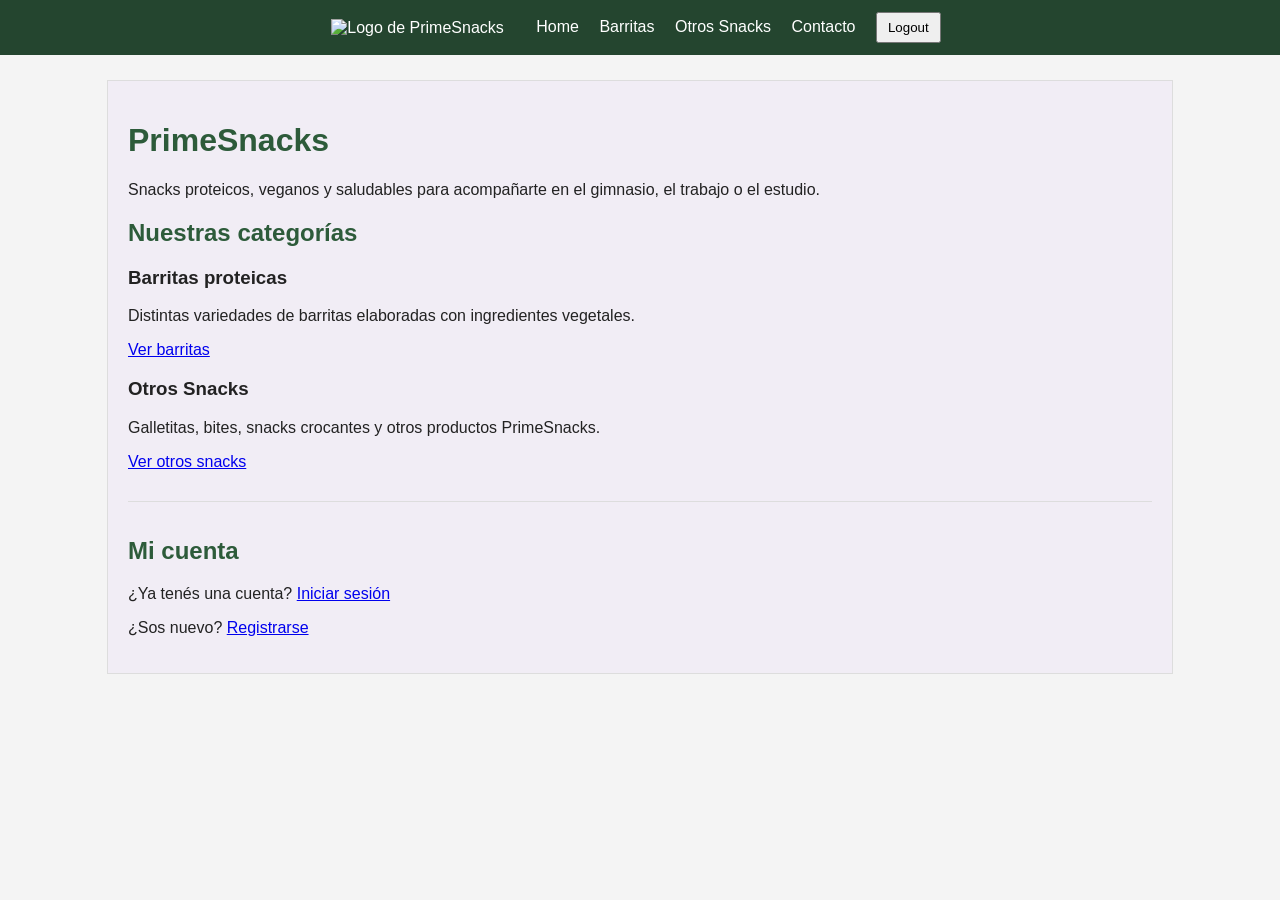
==== index.html @ fd6e2fc5 "Primera entrega" ====
<!DOCTYPE html>
<html lang="es">

<head>
    <meta charset="UTF-8">
    <meta name="viewport" content="width=device-width, initial-scale=1.0">

    <title>PrimeSnacks</title>

    <link rel="stylesheet" href="./styles/styles.css">
</head>

<body>

    <header>

        <nav>

            <a href="./index.html">
                <img src="./img/logo.png"
                     alt="Logo de PrimeSnacks"
                     width="70">
            </a>

            <ul>
                <li><a href="./index.html">Home</a></li>

                <li>
                    <a href="./pages/barritas.html">Barritas</a>
                </li>

                <li>
                    <a href="./pages/snacks.html">Otros Snacks</a>
                </li>

                <li>
                    <a href="./pages/contacto.html">Contacto</a>
                </li>

                <li>
                    <button type="button">Logout</button>
                </li>
            </ul>

        </nav>

    </header>

    <main>

        <h1>PrimeSnacks</h1>

        <p>
            Snacks proteicos, veganos y saludables para acompañarte
            en el gimnasio, el trabajo o el estudio.
        </p>

        <section>

            <h2>Nuestras categorías</h2>

            <article>
                <h3>Barritas proteicas</h3>

                <p>
                    Distintas variedades de barritas elaboradas con
                    ingredientes vegetales.
                </p>

                <a href="./pages/barritas.html">
                    Ver barritas
                </a>
            </article>


            <article>
                <h3>Otros Snacks</h3>

                <p>
                    Galletitas, bites, snacks crocantes y otros
                    productos PrimeSnacks.
                </p>

                <a href="./pages/snacks.html">
                    Ver otros snacks
                </a>
            </article>

        </section>

        <section class="cuenta">

            <h2>Mi cuenta</h2>

            <p>
                ¿Ya tenés una cuenta?
                <a href="./pages/login.html">Iniciar sesión</a>
            </p>

            <p>
                ¿Sos nuevo?
                <a href="./pages/registro.html">Registrarse</a>
            </p>

        </section>

    </main>

</body>

</html>
---- styles/styles.css ----
body {
    margin: 0;
    font-family: Arial, Helvetica, sans-serif;
    background-color: #f4f4f4;
    color: #222222;
}

header {
    background-color: #24452f;
    padding: 12px;
}

nav {
    text-align: center;
}

nav img {
    vertical-align: middle;
    margin-right: 20px;
}

nav ul {
    display: inline;
    padding: 0;
}

nav li {
    display: inline;
    margin: 0 8px;
}

nav a {
    color: white;
    text-decoration: none;
}

nav a:hover {
    text-decoration: underline;
}

nav button {
    padding: 6px 10px;
}

main {
    width: 80%;
    margin: 25px auto;
    padding: 20px;
    background-color: rgb(241, 237, 245);
    border: 1px solid #dddddd;
}

h1,
h2 {
    color: #2d5b3a;
}

.cuenta {
    margin-top: 30px;
    padding-top: 15px;
    border-top: 1px solid #dddddd;
}

form {
    width: 320px;
    margin: 20px auto;
}

label {
    display: block;
    margin-top: 10px;
}

input {
    width: 95%;
    padding: 8px;
    margin-top: 4px;
}

form button {
    margin-top: 15px;
    padding: 8px 12px;
}

table {
    width: 100%;
}

th,
td {
    padding: 8px;
    border: 1px solid #8400ff;
    text-align: left;
}

.nota {
    font-style: italic;
}
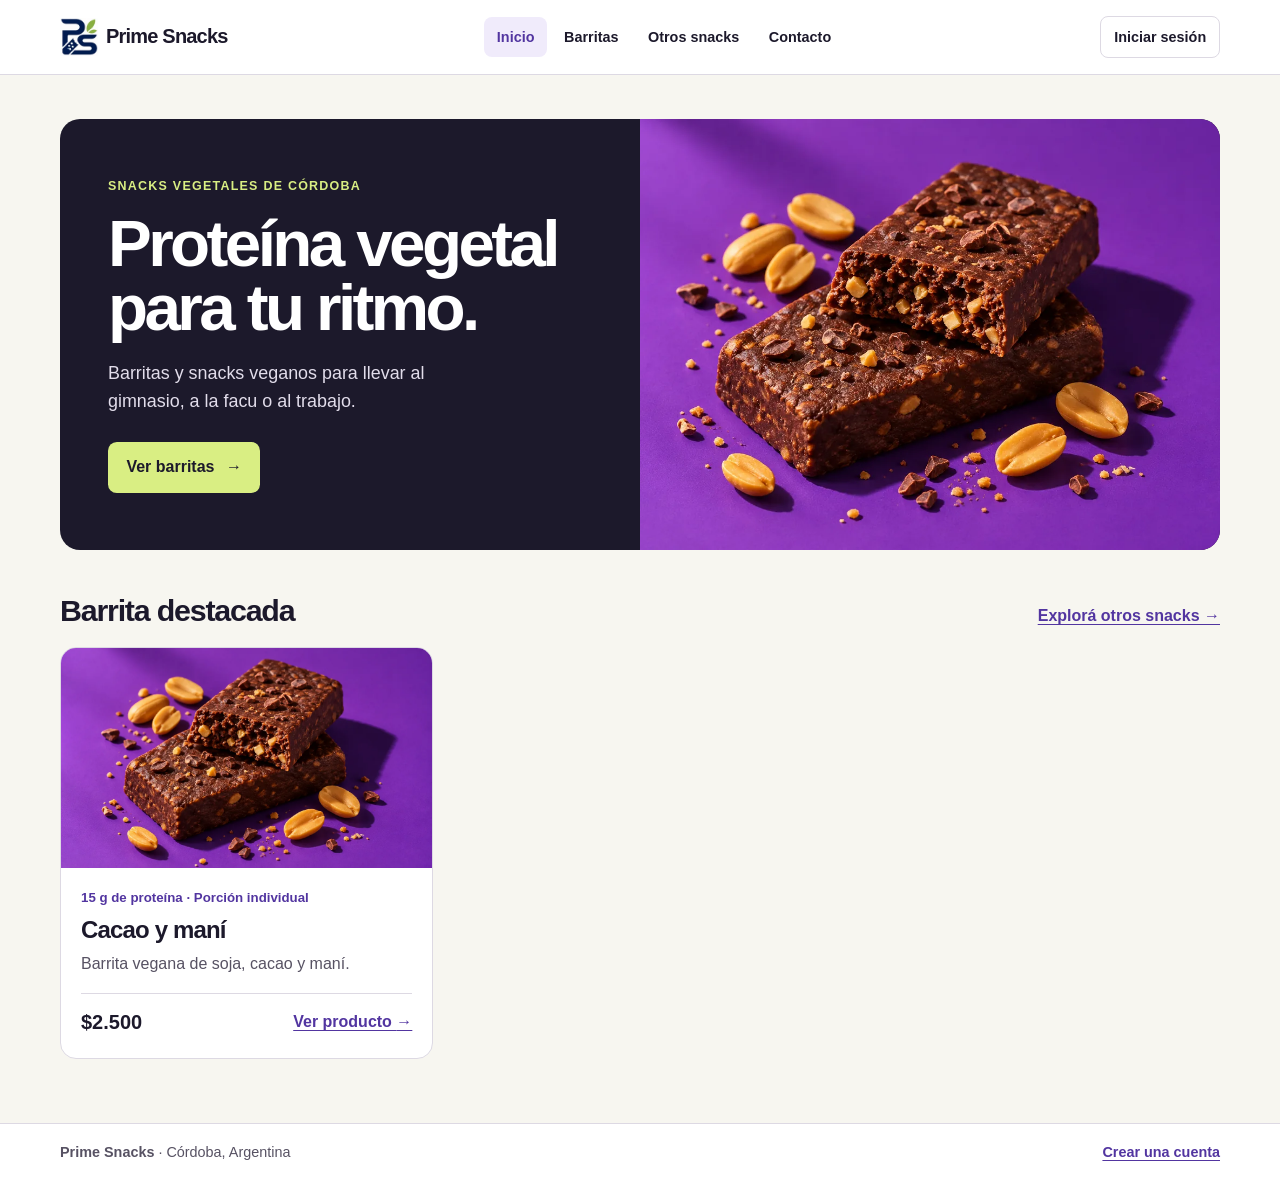
==== commit 307183a1: "Entrega M2: estilos de Prime Snacks y corrección de navegación" ====
--- a/index.html
+++ b/index.html
@@ -1,111 +1,69 @@
 <!DOCTYPE html>
 <html lang="es">
-
 <head>
     <meta charset="UTF-8">
     <meta name="viewport" content="width=device-width, initial-scale=1.0">
-
-    <title>PrimeSnacks</title>
-
+    <meta name="description" content="Prime Snacks, barritas y snacks de proteína vegetal hechos en Córdoba.">
+    <title>Prime Snacks | Snacks de proteína vegetal</title>
     <link rel="stylesheet" href="./styles/styles.css">
 </head>
-
 <body>
-
-    <header>
-
-        <nav>
-
-            <a href="./index.html">
-                <img src="./img/logo.png"
-                     alt="Logo de PrimeSnacks"
-                     width="70">
+    <header class="encabezado">
+        <nav class="contenedor navbar" aria-label="Navegación principal">
+            <a class="marca" href="./index.html">
+                <img src="./img/marca.webp" alt="" width="38" height="38">
+                Prime Snacks
             </a>
-
-            <ul>
-                <li><a href="./index.html">Home</a></li>
-
-                <li>
-                    <a href="./pages/barritas.html">Barritas</a>
-                </li>
-
-                <li>
-                    <a href="./pages/snacks.html">Otros Snacks</a>
-                </li>
-
-                <li>
-                    <a href="./pages/contacto.html">Contacto</a>
-                </li>
-
-                <li>
-                    <button type="button">Logout</button>
-                </li>
+            <ul class="nav-enlaces">
+                <li><a href="./index.html" aria-current="page">Inicio</a></li>
+                <li><a href="./pages/barritas.html">Barritas</a></li>
+                <li><a href="./pages/snacks.html">Otros snacks</a></li>
+                <li><a href="./pages/contacto.html">Contacto</a></li>
             </ul>
-
+            <a class="nav-cuenta" href="./pages/login.html">Iniciar sesión</a>
         </nav>
-
     </header>
 
-    <main>
-
-        <h1>PrimeSnacks</h1>
-
-        <p>
-            Snacks proteicos, veganos y saludables para acompañarte
-            en el gimnasio, el trabajo o el estudio.
-        </p>
-
-        <section>
-
-            <h2>Nuestras categorías</h2>
-
-            <article>
-                <h3>Barritas proteicas</h3>
-
-                <p>
-                    Distintas variedades de barritas elaboradas con
-                    ingredientes vegetales.
-                </p>
-
-                <a href="./pages/barritas.html">
-                    Ver barritas
-                </a>
-            </article>
-
-
-            <article>
-                <h3>Otros Snacks</h3>
-
-                <p>
-                    Galletitas, bites, snacks crocantes y otros
-                    productos PrimeSnacks.
-                </p>
-
-                <a href="./pages/snacks.html">
-                    Ver otros snacks
-                </a>
-            </article>
-
+    <main class="contenedor pagina">
+        <section class="portada">
+            <div class="portada-texto">
+                <p class="etiqueta">Snacks vegetales de Córdoba</p>
+                <h1>Proteína vegetal para tu ritmo.</h1>
+                <p>Barritas y snacks veganos para llevar al gimnasio, a la facu o al trabajo.</p>
+                <a class="boton boton-lima" href="./pages/barritas.html">Ver barritas <span aria-hidden="true">→</span></a>
+            </div>
+            <img src="./img/cacao-mani.webp" alt="Barritas de cacao y maní sobre un fondo violeta"
+                width="1200" height="800">
         </section>
 
-        <section class="cuenta">
-
-            <h2>Mi cuenta</h2>
-
-            <p>
-                ¿Ya tenés una cuenta?
-                <a href="./pages/login.html">Iniciar sesión</a>
-            </p>
-
-            <p>
-                ¿Sos nuevo?
-                <a href="./pages/registro.html">Registrarse</a>
-            </p>
-
+        <section class="seccion">
+            <div class="cabecera-seccion">
+                <h2>Barrita destacada</h2>
+                <a href="./pages/snacks.html">Explorá otros snacks <span aria-hidden="true">→</span></a>
+            </div>
+            <div class="grilla-productos">
+                <article class="producto">
+                    <img src="./img/cacao-mani.webp" alt="Barritas de cacao con trozos de maní"
+                        width="1200" height="800" loading="lazy">
+                    <div class="producto-cuerpo">
+                        <p class="producto-dato">15 g de proteína · Porción individual</p>
+                        <h3>Cacao y maní</h3>
+                        <p>Barrita vegana de soja, cacao y maní.</p>
+                        <div class="producto-pie">
+                            <strong class="precio">$2.500</strong>
+                            <a href="./pages/barritas.html#cacao-mani">Ver producto <span aria-hidden="true">→</span></a>
+                        </div>
+                    </div>
+                </article>
+            </div>
         </section>
-
     </main>
 
+    <footer class="pie">
+        <div class="contenedor pie-contenido">
+            <p><strong>Prime Snacks</strong> · Córdoba, Argentina</p>
+            <a href="./pages/registro.html">Crear una cuenta</a>
+        </div>
+    </footer>
 </body>
-
-</html>+</html>
--- a/styles/styles.css
+++ b/styles/styles.css
@@ -1,98 +1,514 @@
+:root {
+    --fondo: #f7f6f0;
+    --superficie: #fff;
+    --tinta: #1c192b;
+    --texto-suave: #575263;
+    --borde: #ddd9e3;
+    --violeta: #5235a0;
+    --violeta-claro: #f0ebfb;
+    --lima: #d9ee83;
+}
+
+* {
+    box-sizing: border-box;
+}
+
 body {
+    display: flex;
+    flex-direction: column;
+    min-height: 100vh;
     margin: 0;
+    background: var(--fondo);
+    color: var(--tinta);
     font-family: Arial, Helvetica, sans-serif;
-    background-color: #f4f4f4;
-    color: #222222;
-}
-
-header {
-    background-color: #24452f;
-    padding: 12px;
-}
-
-nav {
-    text-align: center;
-}
-
-nav img {
-    vertical-align: middle;
-    margin-right: 20px;
-}
-
-nav ul {
-    display: inline;
+    line-height: 1.55;
+}
+
+h1,
+h2,
+h3,
+p {
+    margin: 0;
+}
+
+h1,
+h2,
+h3 {
+    line-height: 1.1;
+}
+
+h1 {
+    font-size: 3.3rem;
+    letter-spacing: -0.055em;
+}
+
+h2 {
+    font-size: 1.9rem;
+    letter-spacing: -0.04em;
+}
+
+h3 {
+    font-size: 1.5rem;
+    letter-spacing: -0.035em;
+}
+
+a {
+    color: var(--violeta);
+    font-weight: bold;
+    text-underline-offset: 0.2em;
+}
+
+a:hover {
+    text-decoration-thickness: 2px;
+}
+
+:focus-visible {
+    outline: 3px solid #8a61db;
+    outline-offset: 3px;
+}
+
+.contenedor {
+    width: calc(100% - 3rem);
+    max-width: 1160px;
+    margin: 0 auto;
+}
+
+/* Encabezado y navegación */
+.encabezado {
+    background: var(--superficie);
+    border-bottom: 1px solid var(--borde);
+}
+
+.navbar,
+.nav-enlaces,
+.marca {
+    display: flex;
+    align-items: center;
+}
+
+.navbar {
+    justify-content: space-between;
+    gap: 1rem;
+    padding: 1rem 0;
+}
+
+.marca {
+    gap: 0.5rem;
+    color: var(--tinta);
+    font-size: 1.25rem;
+    letter-spacing: -0.04em;
+    text-decoration: none;
+    white-space: nowrap;
+}
+
+.nav-enlaces {
+    flex-wrap: wrap;
+    justify-content: center;
+    gap: 0.25rem;
     padding: 0;
-}
-
-nav li {
-    display: inline;
-    margin: 0 8px;
-}
-
-nav a {
-    color: white;
+    margin: 0;
+    list-style: none;
+}
+
+.nav-enlaces a,
+.nav-cuenta {
+    display: block;
+    border-radius: 0.5rem;
+    padding: 0.55rem 0.8rem;
+    color: var(--tinta);
+    font-size: 0.9rem;
     text-decoration: none;
 }
 
-nav a:hover {
-    text-decoration: underline;
-}
-
-nav button {
-    padding: 6px 10px;
-}
-
-main {
-    width: 80%;
-    margin: 25px auto;
-    padding: 20px;
-    background-color: rgb(241, 237, 245);
-    border: 1px solid #dddddd;
-}
-
-h1,
-h2 {
-    color: #2d5b3a;
+.nav-enlaces a:hover,
+.nav-enlaces a[aria-current="page"] {
+    background: var(--violeta-claro);
+    color: var(--violeta);
+}
+
+.nav-cuenta {
+    border: 1px solid var(--borde);
+    white-space: nowrap;
+}
+
+.nav-cuenta:hover,
+.nav-cuenta[aria-current="page"] {
+    border-color: var(--violeta);
+    color: var(--violeta);
+}
+
+.pagina {
+    flex: 1;
+    padding: 2.75rem 0 4rem;
+}
+
+.bajada {
+    margin-top: 0.8rem;
+    color: var(--texto-suave);
+    font-size: 1.1rem;
+}
+
+/* Portada y botones */
+.portada {
+    display: grid;
+    grid-template-columns: 1fr 1fr;
+    overflow: hidden;
+    border-radius: 1.25rem;
+    background: var(--tinta);
+    color: var(--superficie);
+}
+
+.portada-texto {
+    padding: 3.6rem 3rem;
+}
+
+.etiqueta {
+    margin-bottom: 1rem;
+    color: var(--lima);
+    font-size: 0.78rem;
+    font-weight: bold;
+    letter-spacing: 0.1em;
+    text-transform: uppercase;
+}
+
+.portada h1 {
+    max-width: 9em;
+    font-size: 4.1rem;
+    line-height: 0.98;
+}
+
+.portada h1 + p {
+    max-width: 34ch;
+    margin: 1.25rem 0 1.65rem;
+    color: #e2ddeb;
+    font-size: 1.12rem;
+}
+
+.portada img,
+.producto img {
+    display: block;
+    width: 100%;
+    object-fit: cover;
+}
+
+.portada img {
+    height: 100%;
+    min-height: 0;
+}
+
+.boton {
+    display: inline-block;
+    border: 0;
+    border-radius: 0.55rem;
+    padding: 0.8rem 1.15rem;
+    font: inherit;
+    font-weight: bold;
+    text-decoration: none;
+    cursor: pointer;
+}
+
+.boton-lima {
+    background: var(--lima);
+    color: var(--tinta);
+}
+
+.boton-lima:hover {
+    background: #ecf7bd;
+}
+
+.boton-lima span {
+    margin-left: 0.45rem;
+}
+
+.boton-violeta {
+    background: var(--violeta);
+    color: var(--superficie);
+}
+
+.boton-violeta:hover {
+    background: #402882;
+}
+
+/* Catálogo */
+.seccion {
+    margin-top: 2.75rem;
+}
+
+.cabecera-seccion {
+    display: flex;
+    align-items: baseline;
+    justify-content: space-between;
+    flex-wrap: wrap;
+    gap: 0.5rem 1rem;
+}
+
+.grilla-productos {
+    display: grid;
+    grid-template-columns: repeat(3, 1fr);
+    gap: 1.25rem;
+    margin-top: 1.1rem;
+}
+
+.producto,
+.panel {
+    border: 1px solid var(--borde);
+    border-radius: 1rem;
+    background: var(--superficie);
+}
+
+.producto {
+    overflow: hidden;
+}
+
+.producto img {
+    height: 220px;
+}
+
+.producto-cuerpo {
+    display: grid;
+    gap: 0.55rem;
+    padding: 1.25rem;
+}
+
+.producto-dato {
+    color: var(--violeta);
+    font-size: 0.83rem;
+    font-weight: bold;
+}
+
+.producto h3 + p {
+    color: var(--texto-suave);
+}
+
+.producto-pie {
+    display: flex;
+    flex-wrap: wrap;
+    align-items: center;
+    justify-content: space-between;
+    gap: 0.35rem 1rem;
+    border-top: 1px solid var(--borde);
+    padding-top: 0.8rem;
+    margin-top: 0.45rem;
+}
+
+.precio {
+    font-size: 1.25rem;
+}
+
+.catalogo-vacio {
+    grid-column: 1 / -1;
+    padding: 1.5rem;
+    border: 1px dashed #b5adc3;
+    border-radius: 1rem;
+    background: var(--superficie);
+}
+
+.catalogo-vacio p {
+    margin-bottom: 0.5rem;
+}
+
+.variedades {
+    max-width: 46rem;
+}
+
+table {
+    width: 100%;
+    border-collapse: collapse;
+    margin-top: 1rem;
+    background: var(--superficie);
+}
+
+th,
+td {
+    padding: 0.65rem 0.75rem;
+    border-bottom: 1px solid var(--borde);
+    text-align: left;
+}
+
+thead {
+    background: var(--violeta-claro);
+}
+
+/* Formularios y contacto */
+.panel {
+    padding: 2rem;
 }
 
 .cuenta {
-    margin-top: 30px;
-    padding-top: 15px;
-    border-top: 1px solid #dddddd;
+    width: 100%;
+    max-width: 34rem;
+    margin: 0 auto;
+}
+
+.cuenta h1 {
+    font-size: 2.5rem;
+}
+
+.nota,
+.contacto h2 + p {
+    margin-top: 0.55rem;
+    color: var(--texto-suave);
 }
 
 form {
-    width: 320px;
-    margin: 20px auto;
+    display: grid;
+    gap: 1rem;
+    margin-top: 1.5rem;
+}
+
+.campos-nombre {
+    display: grid;
+    grid-template-columns: 1fr 1fr;
+    gap: 0.8rem;
 }
 
 label {
     display: block;
-    margin-top: 10px;
+    margin-bottom: 0.25rem;
+    font-size: 0.93rem;
+    font-weight: bold;
 }
 
 input {
-    width: 95%;
-    padding: 8px;
-    margin-top: 4px;
-}
-
-form button {
-    margin-top: 15px;
-    padding: 8px 12px;
-}
-
-table {
     width: 100%;
-}
-
-th,
-td {
-    padding: 8px;
-    border: 1px solid #8400ff;
-    text-align: left;
-}
-
-.nota {
-    font-style: italic;
-}+    min-width: 0;
+    min-height: 44px;
+    border: 1px solid #aba4b7;
+    border-radius: 0.5rem;
+    padding: 0.6rem 0.75rem;
+    background: var(--superficie);
+    color: var(--tinta);
+    font: inherit;
+}
+
+.formulario-validado {
+    display: none;
+    padding: 0.75rem 1rem;
+    border-radius: 0.5rem;
+    background: var(--violeta-claro);
+}
+
+.formulario-validado:target {
+    display: block;
+}
+
+.cuenta-alternativa {
+    margin-top: 1.25rem;
+}
+
+.contacto {
+    max-width: 46rem;
+}
+
+.contacto-datos {
+    display: grid;
+    grid-template-columns: 1fr 1fr;
+    gap: 1rem 1.5rem;
+    margin: 1.25rem 0 0;
+}
+
+.contacto-datos dt {
+    font-weight: bold;
+}
+
+.contacto-datos dd {
+    margin: 0;
+    overflow-wrap: anywhere;
+    color: var(--texto-suave);
+}
+
+/* Pie de página */
+.pie {
+    border-top: 1px solid var(--borde);
+    background: var(--superficie);
+    color: var(--texto-suave);
+}
+
+.pie-contenido {
+    display: flex;
+    justify-content: space-between;
+    flex-wrap: wrap;
+    gap: 0.5rem 1rem;
+    padding: 1.1rem 0;
+    font-size: 0.9rem;
+}
+
+@media (max-width: 900px) {
+    .portada-texto {
+        padding: 2.5rem 2rem;
+    }
+
+    .portada h1 {
+        font-size: 3.2rem;
+    }
+
+    .grilla-productos {
+        grid-template-columns: repeat(2, 1fr);
+    }
+}
+
+@media (max-width: 680px) {
+    .contenedor {
+        width: calc(100% - 2rem);
+    }
+
+    .navbar {
+        flex-wrap: wrap;
+        gap: 0.65rem 0.25rem;
+        padding: 0.75rem 0;
+    }
+
+    .nav-enlaces {
+        justify-content: flex-start;
+        width: 100%;
+        order: 1;
+    }
+
+    .nav-enlaces a,
+    .nav-cuenta {
+        padding: 0.45rem 0.55rem;
+    }
+
+    .pagina {
+        padding: 1.65rem 0 2.5rem;
+    }
+
+    h1,
+    .portada h1 {
+        font-size: 2.65rem;
+    }
+
+    .portada,
+    .grilla-productos,
+    .contacto-datos {
+        grid-template-columns: 1fr;
+    }
+
+    .portada-texto {
+        padding: 2rem 1.5rem;
+    }
+
+    .portada img {
+        height: 235px;
+    }
+
+    .seccion {
+        margin-top: 2rem;
+    }
+
+    .panel {
+        padding: 1.35rem;
+    }
+
+    th,
+    td {
+        padding: 0.55rem;
+        font-size: 0.9rem;
+    }
+}
+
+@media (max-width: 380px) {
+    .campos-nombre {
+        grid-template-columns: 1fr;
+    }
+}
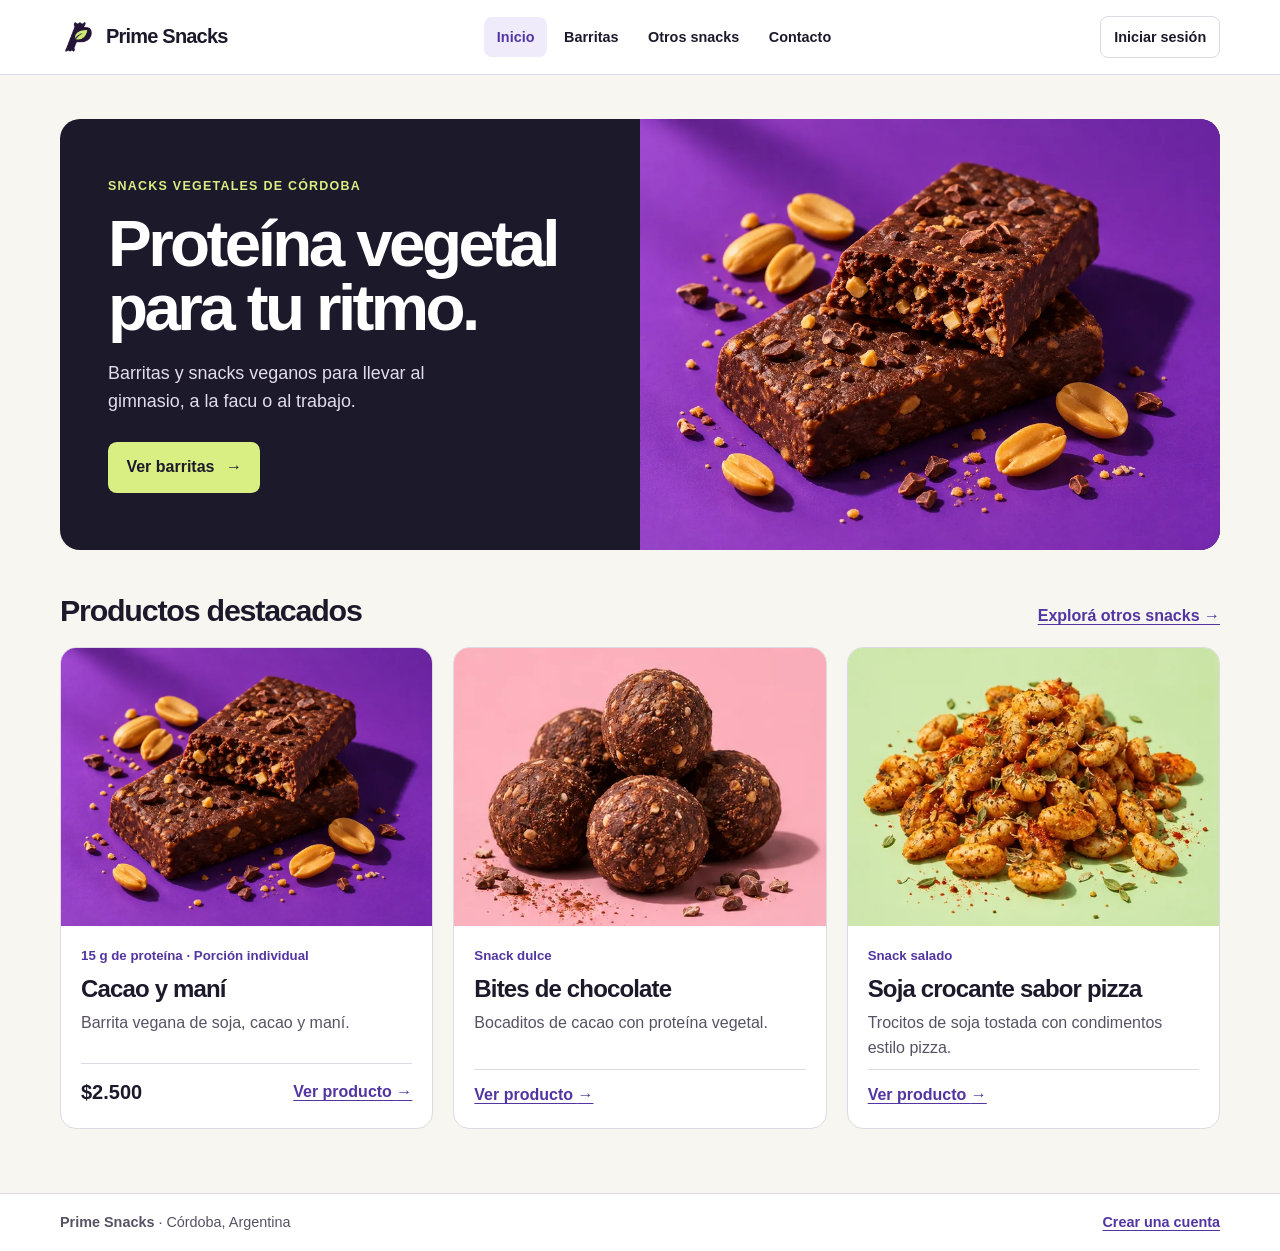
==== commit 17a6a4b2: "Actualiza la marca y amplía el catálogo de Prime Snacks" ====
--- a/index.html
+++ b/index.html
@@ -5,13 +5,14 @@
     <meta name="viewport" content="width=device-width, initial-scale=1.0">
     <meta name="description" content="Prime Snacks, barritas y snacks de proteína vegetal hechos en Córdoba.">
     <title>Prime Snacks | Snacks de proteína vegetal</title>
+    <link rel="icon" type="image/webp" href="./img/prime-snacks.webp">
     <link rel="stylesheet" href="./styles/styles.css">
 </head>
 <body>
     <header class="encabezado">
         <nav class="contenedor navbar" aria-label="Navegación principal">
             <a class="marca" href="./index.html">
-                <img src="./img/marca.webp" alt="" width="38" height="38">
+                <img src="./img/prime-snacks.webp" alt="" width="38" height="38">
                 Prime Snacks
             </a>
             <ul class="nav-enlaces">
@@ -38,7 +39,7 @@
 
         <section class="seccion">
             <div class="cabecera-seccion">
-                <h2>Barrita destacada</h2>
+                <h2>Productos destacados</h2>
                 <a href="./pages/snacks.html">Explorá otros snacks <span aria-hidden="true">→</span></a>
             </div>
             <div class="grilla-productos">
@@ -51,7 +52,31 @@
                         <p>Barrita vegana de soja, cacao y maní.</p>
                         <div class="producto-pie">
                             <strong class="precio">$2.500</strong>
-                            <a href="./pages/barritas.html#cacao-mani">Ver producto <span aria-hidden="true">→</span></a>
+                            <a href="./pages/barritas.html#cacao-mani" aria-label="Ver Cacao y maní">Ver producto <span aria-hidden="true">→</span></a>
+                        </div>
+                    </div>
+                </article>
+                <article class="producto">
+                    <img src="./img/bites-chocolate.webp" alt="Bocaditos redondos de chocolate"
+                        width="560" height="560" loading="lazy">
+                    <div class="producto-cuerpo">
+                        <p class="producto-dato">Snack dulce</p>
+                        <h3>Bites de chocolate</h3>
+                        <p>Bocaditos de cacao con proteína vegetal.</p>
+                        <div class="producto-pie">
+                            <a href="./pages/snacks.html#bites-chocolate" aria-label="Ver Bites de chocolate">Ver producto <span aria-hidden="true">→</span></a>
+                        </div>
+                    </div>
+                </article>
+                <article class="producto">
+                    <img src="./img/soja-pizza.webp" alt="Trocitos de soja tostada con especias"
+                        width="560" height="560" loading="lazy">
+                    <div class="producto-cuerpo">
+                        <p class="producto-dato">Snack salado</p>
+                        <h3>Soja crocante sabor pizza</h3>
+                        <p>Trocitos de soja tostada con condimentos estilo pizza.</p>
+                        <div class="producto-pie">
+                            <a href="./pages/snacks.html#soja-pizza" aria-label="Ver Soja crocante sabor pizza">Ver producto <span aria-hidden="true">→</span></a>
                         </div>
                     </div>
                 </article>
--- a/styles/styles.css
+++ b/styles/styles.css
@@ -257,15 +257,21 @@
 }
 
 .producto {
+    display: flex;
+    flex-direction: column;
     overflow: hidden;
 }
 
 .producto img {
-    height: 220px;
+    height: auto;
+    max-height: 320px;
+    aspect-ratio: 4 / 3;
 }
 
 .producto-cuerpo {
-    display: grid;
+    display: flex;
+    flex: 1;
+    flex-direction: column;
     gap: 0.55rem;
     padding: 1.25rem;
 }
@@ -288,45 +294,11 @@
     gap: 0.35rem 1rem;
     border-top: 1px solid var(--borde);
     padding-top: 0.8rem;
-    margin-top: 0.45rem;
+    margin-top: auto;
 }
 
 .precio {
     font-size: 1.25rem;
-}
-
-.catalogo-vacio {
-    grid-column: 1 / -1;
-    padding: 1.5rem;
-    border: 1px dashed #b5adc3;
-    border-radius: 1rem;
-    background: var(--superficie);
-}
-
-.catalogo-vacio p {
-    margin-bottom: 0.5rem;
-}
-
-.variedades {
-    max-width: 46rem;
-}
-
-table {
-    width: 100%;
-    border-collapse: collapse;
-    margin-top: 1rem;
-    background: var(--superficie);
-}
-
-th,
-td {
-    padding: 0.65rem 0.75rem;
-    border-bottom: 1px solid var(--borde);
-    text-align: left;
-}
-
-thead {
-    background: var(--violeta-claro);
 }
 
 /* Formularios y contacto */
@@ -499,12 +471,6 @@
     .panel {
         padding: 1.35rem;
     }
-
-    th,
-    td {
-        padding: 0.55rem;
-        font-size: 0.9rem;
-    }
 }
 
 @media (max-width: 380px) {
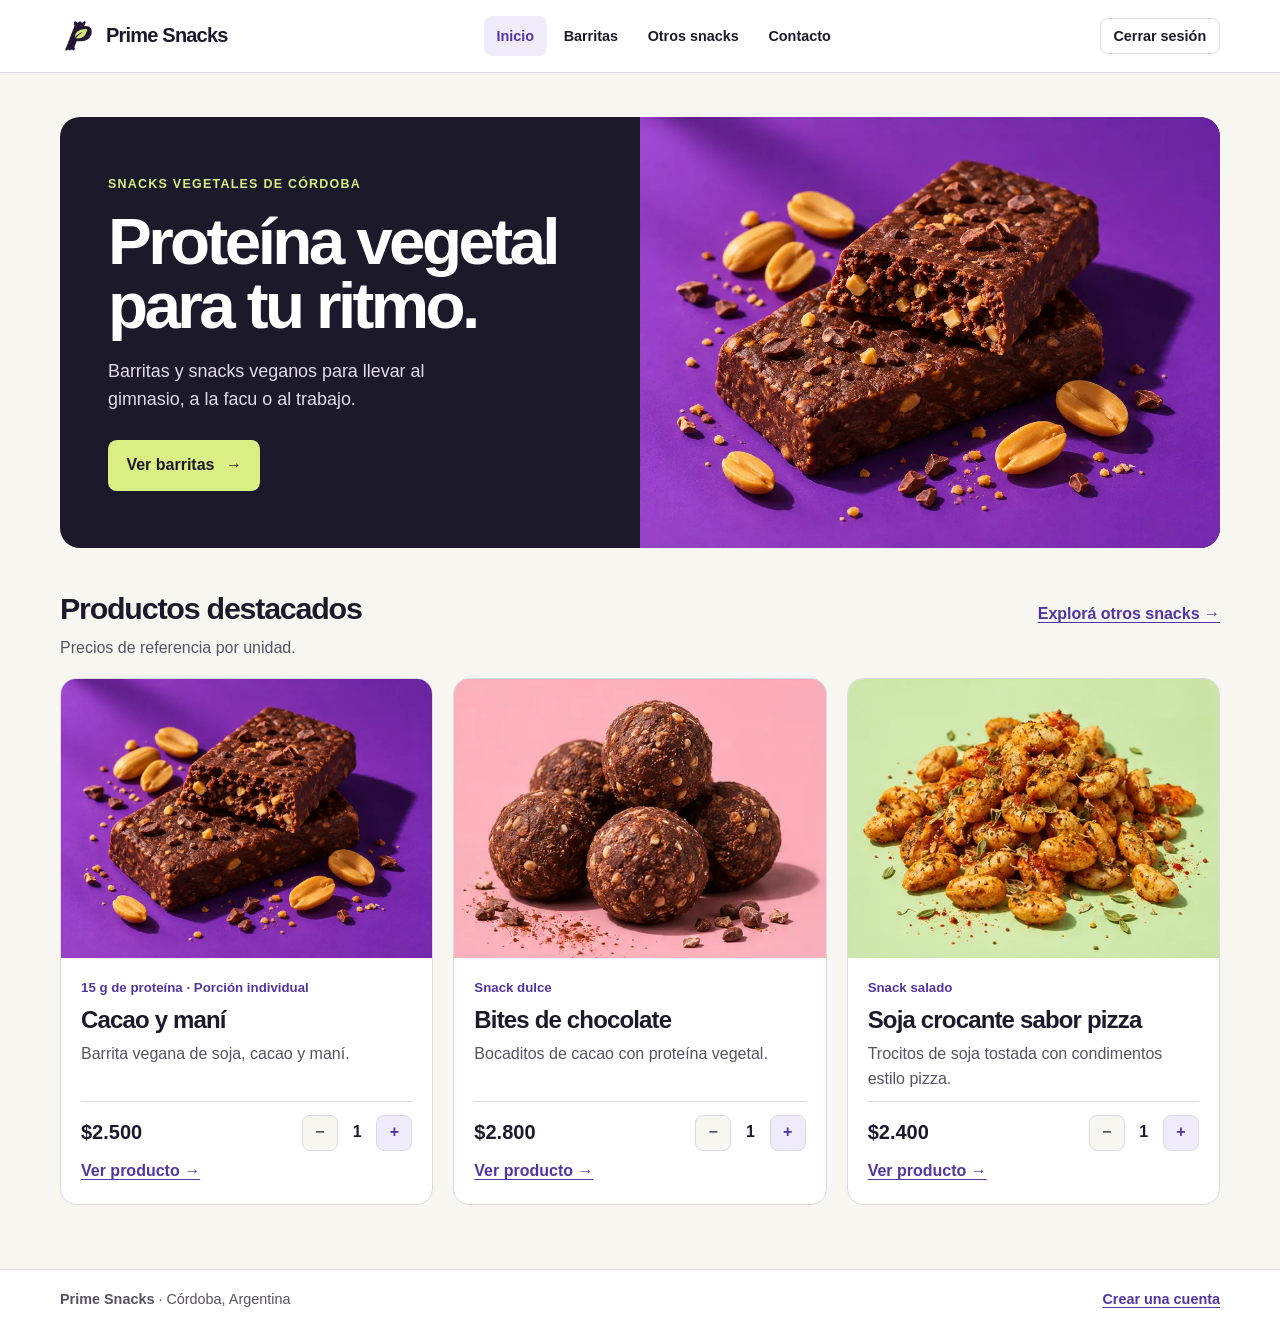
==== commit 4b57c73a: "Entrega M3: navegación y componentes con JavaScript" ====
--- a/index.html
+++ b/index.html
@@ -7,22 +7,13 @@
     <title>Prime Snacks | Snacks de proteína vegetal</title>
     <link rel="icon" type="image/webp" href="./img/prime-snacks.webp">
     <link rel="stylesheet" href="./styles/styles.css">
+    <script src="./js/navbar.js" defer></script>
+    <script src="./js/productos.js" defer></script>
+    <script src="./js/tarjetas.js" defer></script>
 </head>
-<body>
+<body data-raiz="./">
     <header class="encabezado">
-        <nav class="contenedor navbar" aria-label="Navegación principal">
-            <a class="marca" href="./index.html">
-                <img src="./img/prime-snacks.webp" alt="" width="38" height="38">
-                Prime Snacks
-            </a>
-            <ul class="nav-enlaces">
-                <li><a href="./index.html" aria-current="page">Inicio</a></li>
-                <li><a href="./pages/barritas.html">Barritas</a></li>
-                <li><a href="./pages/snacks.html">Otros snacks</a></li>
-                <li><a href="./pages/contacto.html">Contacto</a></li>
-            </ul>
-            <a class="nav-cuenta" href="./pages/login.html">Iniciar sesión</a>
-        </nav>
+        <nav id="navbar" class="contenedor navbar" data-pagina="inicio" aria-label="Navegación principal"></nav>
     </header>
 
     <main class="contenedor pagina">
@@ -42,45 +33,8 @@
                 <h2>Productos destacados</h2>
                 <a href="./pages/snacks.html">Explorá otros snacks <span aria-hidden="true">→</span></a>
             </div>
-            <div class="grilla-productos">
-                <article class="producto">
-                    <img src="./img/cacao-mani.webp" alt="Barritas de cacao con trozos de maní"
-                        width="1200" height="800" loading="lazy">
-                    <div class="producto-cuerpo">
-                        <p class="producto-dato">15 g de proteína · Porción individual</p>
-                        <h3>Cacao y maní</h3>
-                        <p>Barrita vegana de soja, cacao y maní.</p>
-                        <div class="producto-pie">
-                            <strong class="precio">$2.500</strong>
-                            <a href="./pages/barritas.html#cacao-mani" aria-label="Ver Cacao y maní">Ver producto <span aria-hidden="true">→</span></a>
-                        </div>
-                    </div>
-                </article>
-                <article class="producto">
-                    <img src="./img/bites-chocolate.webp" alt="Bocaditos redondos de chocolate"
-                        width="560" height="560" loading="lazy">
-                    <div class="producto-cuerpo">
-                        <p class="producto-dato">Snack dulce</p>
-                        <h3>Bites de chocolate</h3>
-                        <p>Bocaditos de cacao con proteína vegetal.</p>
-                        <div class="producto-pie">
-                            <a href="./pages/snacks.html#bites-chocolate" aria-label="Ver Bites de chocolate">Ver producto <span aria-hidden="true">→</span></a>
-                        </div>
-                    </div>
-                </article>
-                <article class="producto">
-                    <img src="./img/soja-pizza.webp" alt="Trocitos de soja tostada con especias"
-                        width="560" height="560" loading="lazy">
-                    <div class="producto-cuerpo">
-                        <p class="producto-dato">Snack salado</p>
-                        <h3>Soja crocante sabor pizza</h3>
-                        <p>Trocitos de soja tostada con condimentos estilo pizza.</p>
-                        <div class="producto-pie">
-                            <a href="./pages/snacks.html#soja-pizza" aria-label="Ver Soja crocante sabor pizza">Ver producto <span aria-hidden="true">→</span></a>
-                        </div>
-                    </div>
-                </article>
-            </div>
+            <p class="nota">Precios de referencia por unidad.</p>
+            <div class="grilla-productos" data-catalogo="destacados"></div>
         </section>
     </main>
 
--- a/styles/styles.css
+++ b/styles/styles.css
@@ -128,7 +128,14 @@
 
 .nav-cuenta {
     border: 1px solid var(--borde);
+    background: var(--superficie);
+    font-family: inherit;
+    font-weight: bold;
     white-space: nowrap;
+}
+
+button.nav-cuenta {
+    cursor: pointer;
 }
 
 .nav-cuenta:hover,
@@ -299,6 +306,44 @@
 
 .precio {
     font-size: 1.25rem;
+}
+
+.cantidad {
+    display: flex;
+    align-items: center;
+    gap: 0.45rem;
+}
+
+.cantidad button {
+    min-width: 2.25rem;
+    min-height: 2.25rem;
+    border: 1px solid var(--borde);
+    border-radius: 0.5rem;
+    background: var(--violeta-claro);
+    color: var(--violeta);
+    font: inherit;
+    font-weight: bold;
+    cursor: pointer;
+}
+
+.cantidad button:hover:not(:disabled) {
+    border-color: var(--violeta);
+}
+
+.cantidad button:disabled {
+    background: var(--fondo);
+    color: var(--texto-suave);
+    cursor: default;
+}
+
+.cantidad output {
+    min-width: 1.5rem;
+    text-align: center;
+    font-weight: bold;
+}
+
+.producto-enlace {
+    align-self: flex-start;
 }
 
 /* Formularios y contacto */
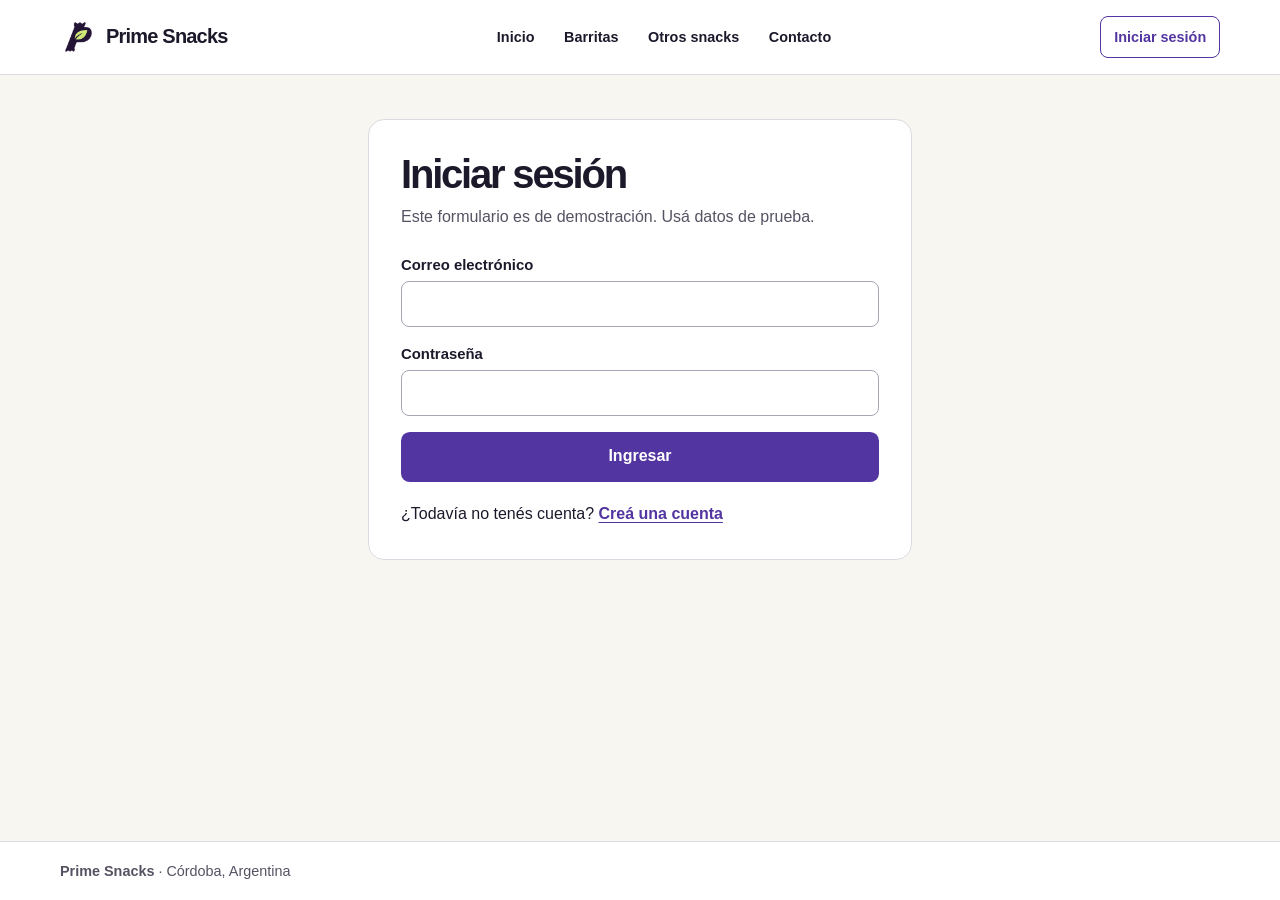
==== commit 852db180: "Entrega M4: catálogo JSON, sesión y carrito persistente" ====
--- a/index.html
+++ b/index.html
@@ -7,16 +7,18 @@
     <title>Prime Snacks | Snacks de proteína vegetal</title>
     <link rel="icon" type="image/webp" href="./img/prime-snacks.webp">
     <link rel="stylesheet" href="./styles/styles.css">
+    <script src="./js/sesion.js" defer></script>
     <script src="./js/navbar.js" defer></script>
-    <script src="./js/productos.js" defer></script>
+    <script src="./js/catalogo.js" defer></script>
+    <script src="./js/carrito.js" defer></script>
     <script src="./js/tarjetas.js" defer></script>
 </head>
-<body data-raiz="./">
+<body data-raiz="./" data-requiere-sesion>
     <header class="encabezado">
         <nav id="navbar" class="contenedor navbar" data-pagina="inicio" aria-label="Navegación principal"></nav>
     </header>
 
-    <main class="contenedor pagina">
+    <main class="contenedor pagina" hidden>
         <section class="portada">
             <div class="portada-texto">
                 <p class="etiqueta">Snacks vegetales de Córdoba</p>
@@ -29,12 +31,17 @@
         </section>
 
         <section class="seccion">
-            <div class="cabecera-seccion">
-                <h2>Productos destacados</h2>
-                <a href="./pages/snacks.html">Explorá otros snacks <span aria-hidden="true">→</span></a>
-            </div>
+            <h2>Productos destacados</h2>
             <p class="nota">Precios de referencia por unidad.</p>
-            <div class="grilla-productos" data-catalogo="destacados"></div>
+            <p id="estado-catalogo" class="nota" role="status">Cargando productos…</p>
+            <section class="categoria-productos">
+                <h3>Barritas</h3>
+                <div class="grilla-productos" data-catalogo="barritas"></div>
+            </section>
+            <section class="categoria-productos">
+                <h3>Otros snacks</h3>
+                <div class="grilla-productos" data-catalogo="snacks"></div>
+            </section>
         </section>
     </main>
 
--- a/styles/styles.css
+++ b/styles/styles.css
@@ -27,13 +27,15 @@
 h1,
 h2,
 h3,
+h4,
 p {
     margin: 0;
 }
 
 h1,
 h2,
-h3 {
+h3,
+h4 {
     line-height: 1.1;
 }
 
@@ -47,7 +49,8 @@
     letter-spacing: -0.04em;
 }
 
-h3 {
+h3,
+.producto-titulo {
     font-size: 1.5rem;
     letter-spacing: -0.035em;
 }
@@ -144,6 +147,29 @@
     color: var(--violeta);
 }
 
+.nav-acciones {
+    display: flex;
+    gap: 0.45rem;
+}
+
+.nav-carrito {
+    display: flex;
+    align-items: center;
+    justify-content: center;
+    min-width: 2.5rem;
+    min-height: 2.25rem;
+    border: 1px solid var(--borde);
+    border-radius: 0.5rem;
+    color: var(--tinta);
+}
+
+.nav-carrito:hover,
+.nav-carrito[aria-current="page"] {
+    border-color: var(--violeta);
+    background: var(--violeta-claro);
+    color: var(--violeta);
+}
+
 .pagina {
     flex: 1;
     padding: 2.75rem 0 4rem;
@@ -241,12 +267,8 @@
     margin-top: 2.75rem;
 }
 
-.cabecera-seccion {
-    display: flex;
-    align-items: baseline;
-    justify-content: space-between;
-    flex-wrap: wrap;
-    gap: 0.5rem 1rem;
+.categoria-productos {
+    margin-top: 1.85rem;
 }
 
 .grilla-productos {
@@ -289,7 +311,7 @@
     font-weight: bold;
 }
 
-.producto h3 + p {
+.producto-descripcion {
     color: var(--texto-suave);
 }
 
@@ -342,8 +364,99 @@
     font-weight: bold;
 }
 
-.producto-enlace {
-    align-self: flex-start;
+.producto-acciones {
+    display: flex;
+    align-items: center;
+    flex-wrap: wrap;
+    gap: 0.5rem 1rem;
+}
+
+.producto-acciones .boton {
+    padding: 0.55rem 0.75rem;
+}
+
+.producto-acciones .boton:disabled {
+    background: var(--fondo);
+    color: var(--texto-suave);
+    box-shadow: inset 0 0 0 1px var(--borde);
+    cursor: default;
+}
+
+.estado-producto,
+#estado-login {
+    color: var(--violeta);
+    font-size: 0.9rem;
+}
+
+/* Carrito */
+.items-carrito {
+    display: grid;
+    gap: 0.75rem;
+    padding: 0;
+    list-style: none;
+    margin: 1.5rem 0;
+}
+
+.item-carrito {
+    display: flex;
+    align-items: center;
+    flex-wrap: wrap;
+    gap: 0.75rem 1.25rem;
+}
+
+.item-carrito-info {
+    display: flex;
+    flex: 1 1 15rem;
+    align-items: center;
+    gap: 0.85rem;
+}
+
+.item-carrito-info img {
+    flex-shrink: 0;
+    border-radius: 0.5rem;
+    object-fit: cover;
+}
+
+.item-carrito h2 {
+    font-size: 1.25rem;
+}
+
+.item-carrito-precio {
+    margin-top: 0.25rem;
+    color: var(--texto-suave);
+}
+
+.item-carrito-acciones {
+    display: flex;
+    align-items: center;
+    flex-wrap: wrap;
+    gap: 0.5rem 1rem;
+}
+
+.item-carrito-subtotal {
+    font-weight: bold;
+}
+
+.boton-quitar {
+    border: 1px solid var(--borde);
+    border-radius: 0.5rem;
+    padding: 0.5rem 0.75rem;
+    background: var(--superficie);
+    color: var(--violeta);
+    font: inherit;
+    cursor: pointer;
+}
+
+.boton-quitar:hover {
+    border-color: var(--violeta);
+}
+
+.carrito-pie {
+    display: flex;
+    align-items: center;
+    flex-wrap: wrap;
+    justify-content: space-between;
+    gap: 0.75rem 1rem;
 }
 
 /* Formularios y contacto */
@@ -519,6 +632,29 @@
 }
 
 @media (max-width: 380px) {
+    .marca {
+        gap: 0.3rem;
+        font-size: 1rem;
+    }
+
+    .marca img {
+        width: 30px;
+        height: 30px;
+    }
+
+    .nav-enlaces a {
+        padding-inline: 0.3rem;
+        font-size: 0.82rem;
+    }
+
+    .nav-acciones {
+        gap: 0.25rem;
+    }
+
+    .nav-carrito {
+        min-width: 2rem;
+    }
+
     .campos-nombre {
         grid-template-columns: 1fr;
     }
